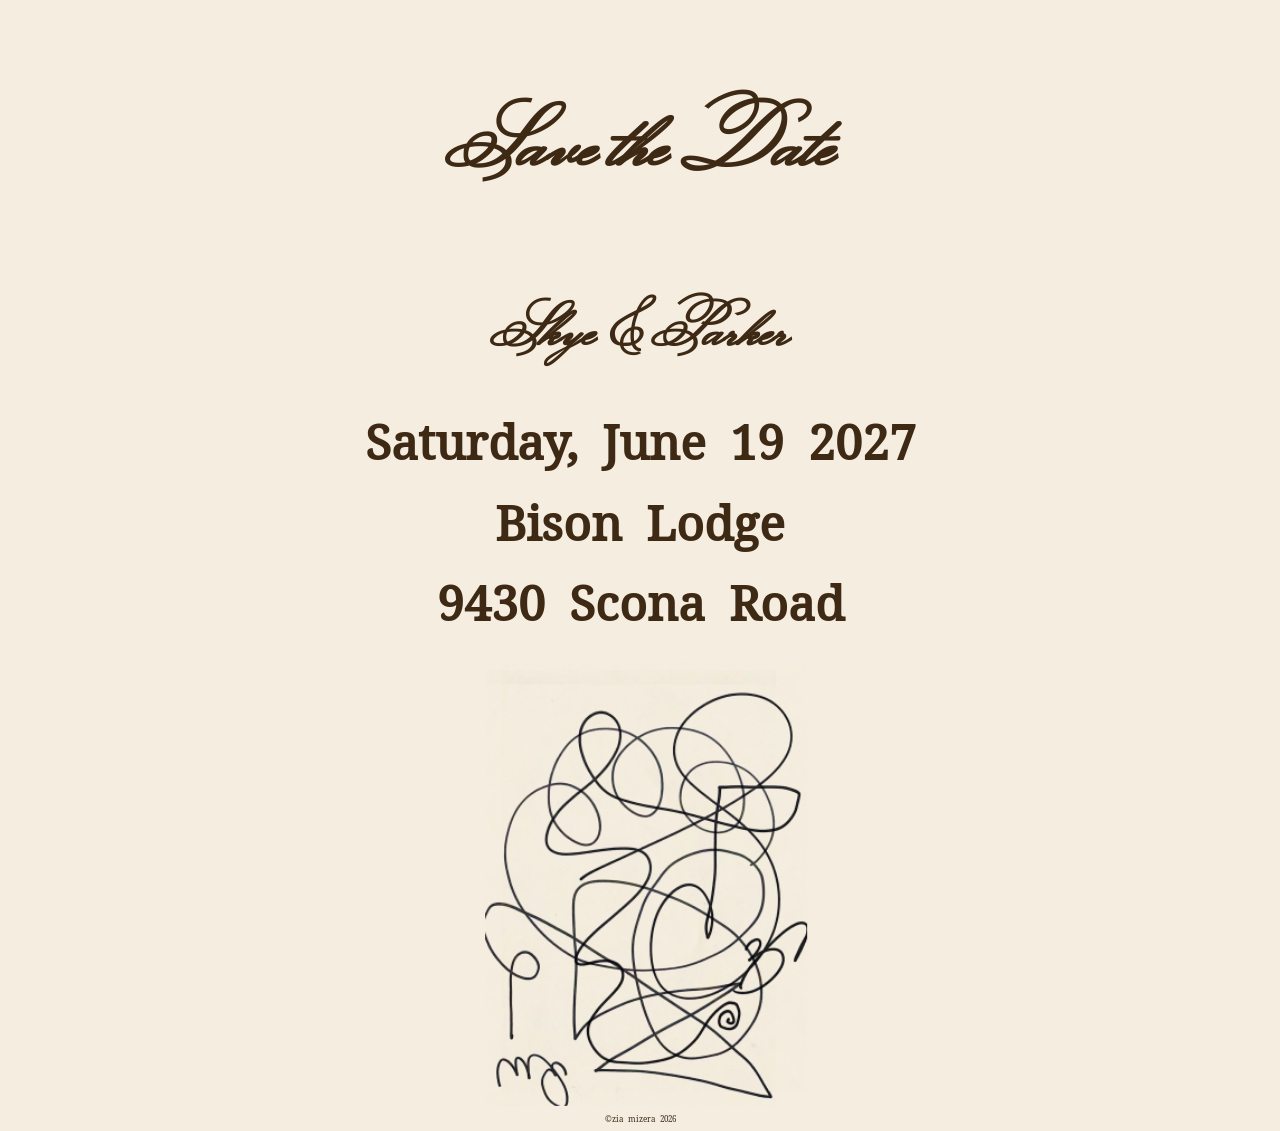
==== index.html @ 9e0353c9 "Update index.html" ====
<!doctype html>

<html>
<head>

<link rel="preconnect" href="https://fonts.googleapis.com">
<link rel="preconnect" href="https://fonts.gstatic.com" crossorigin>
<link href="https://fonts.googleapis.com/css2?family=Dela+Gothic+One&family=DotGothic16&family=Monsieur+La+Doulaise&family=Noto+Serif+Tangut&display=swap" rel="stylesheet">
 <style>

.noto-serif-tangut-regular {
  font-family: "Noto Serif Tangut", serif;
  font-weight: 400;
  font-style: normal;
}

 .dotgothic16-regular {
  font-family: "DotGothic16", sans-serif;
  font-weight: 400;
  font-style: normal;
}
 .dela-gothic-one-regular {
  font-family: "Dela Gothic One", sans-serif;
  font-weight: 400;
  font-style: normal;
}
 .monsieur-la-doulaise-regular {
  font-family: "Monsieur La Doulaise", cursive;
  font-weight: 400;
  font-style: normal;
}





 body {
            background-color: #f5eee0;
  
  color: #3e2915;
  text-align: center;
  margin-left: 30px;
   margin-right: 30px;
  
            
        }
 
     
 h1,h2{font-size: 3.5rem;}

 h3{font-size: 5rem;}
 h3,h2{
        font-family: "Monsieur La Doulaise", cursive;
   }
  
 h1,p {
    
 font-size:3rem;
    font-family: "Noto Serif Tangut", serif;
  
 }

 
        .highlight-text {
            color: #ff5722;
            font-weight: bold;
        }
 .centre {
  display: block;
  margin-left: auto;
  margin-right: auto;
  width: 55%;
  
 }

</style>
 

</head>
<body>
 
  

 <h3>Save the Date</h3>
<h2>Skye & Parker</h2>

 
 <h1>  Saturday, June 19 2027</h1>

<h1> Bison Lodge</h1>
 <h1>9430 Scona Road </h1>

 


 
<img src="images/PASH.png" class= "centre" alt ="Sweet image" >
 <p style = "font-size:0.5rem;"> <span>&copy;</span>zia mizera 2026</p>


 
</body>
</html>
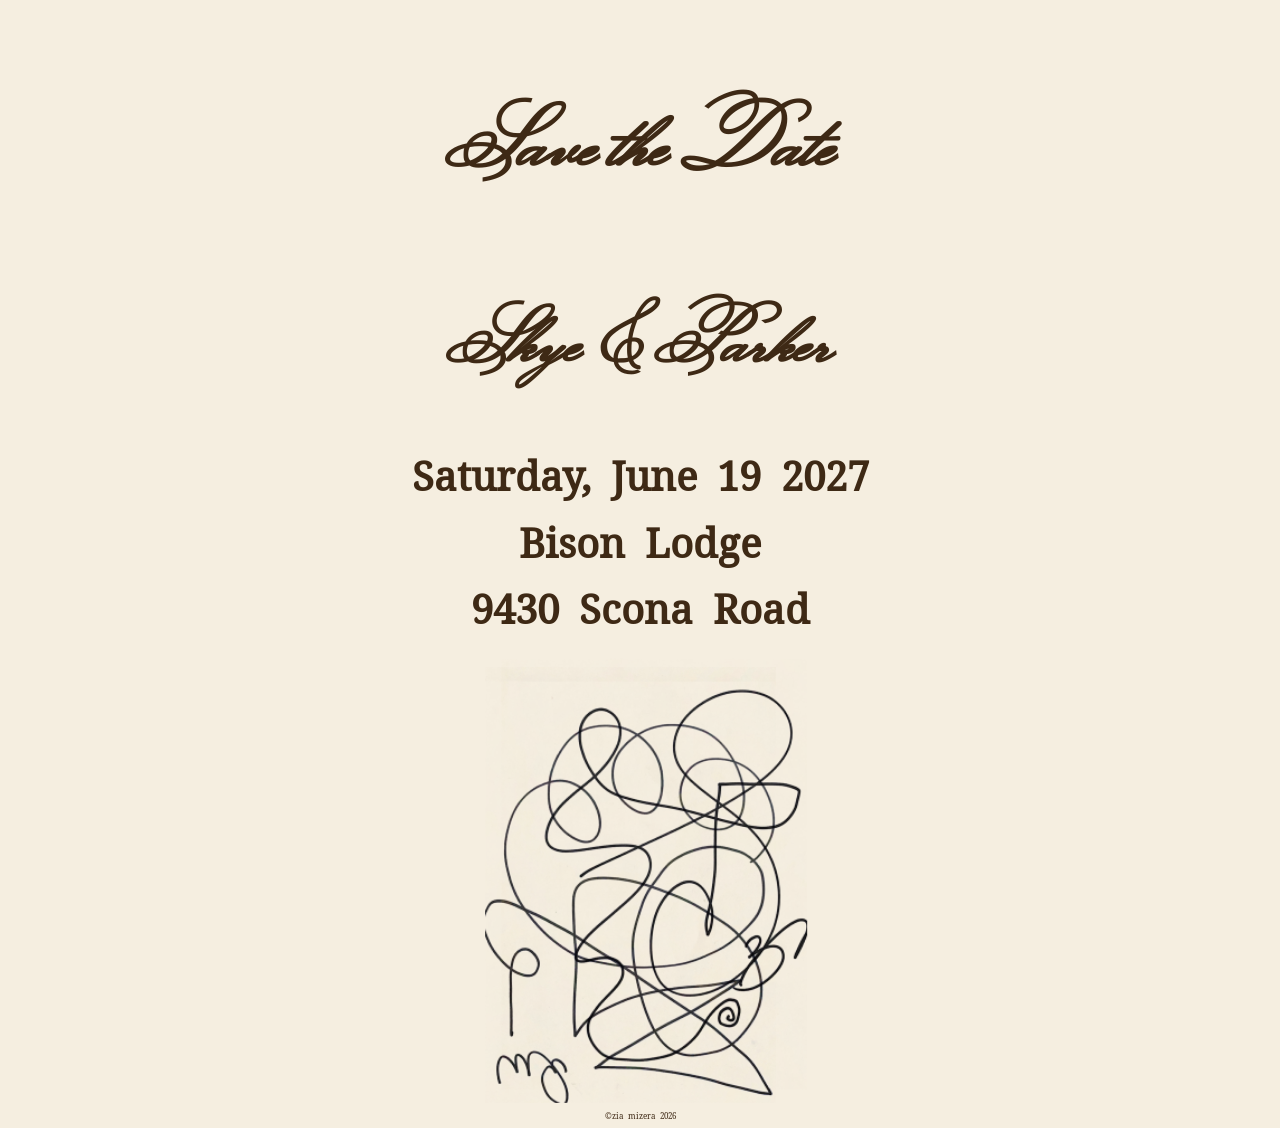
==== commit abcac69e: "Update index.html" ====
--- a/index.html
+++ b/index.html
@@ -46,7 +46,7 @@
         }
  
      
- h1,h2{font-size: 3.5rem;}
+ h2{font-size: 4.5rem;}
 
  h3{font-size: 5rem;}
  h3,h2{
@@ -55,7 +55,7 @@
   
  h1,p {
     
- font-size:3rem;
+ font-size:2.5rem;
     font-family: "Noto Serif Tangut", serif;
   
  }
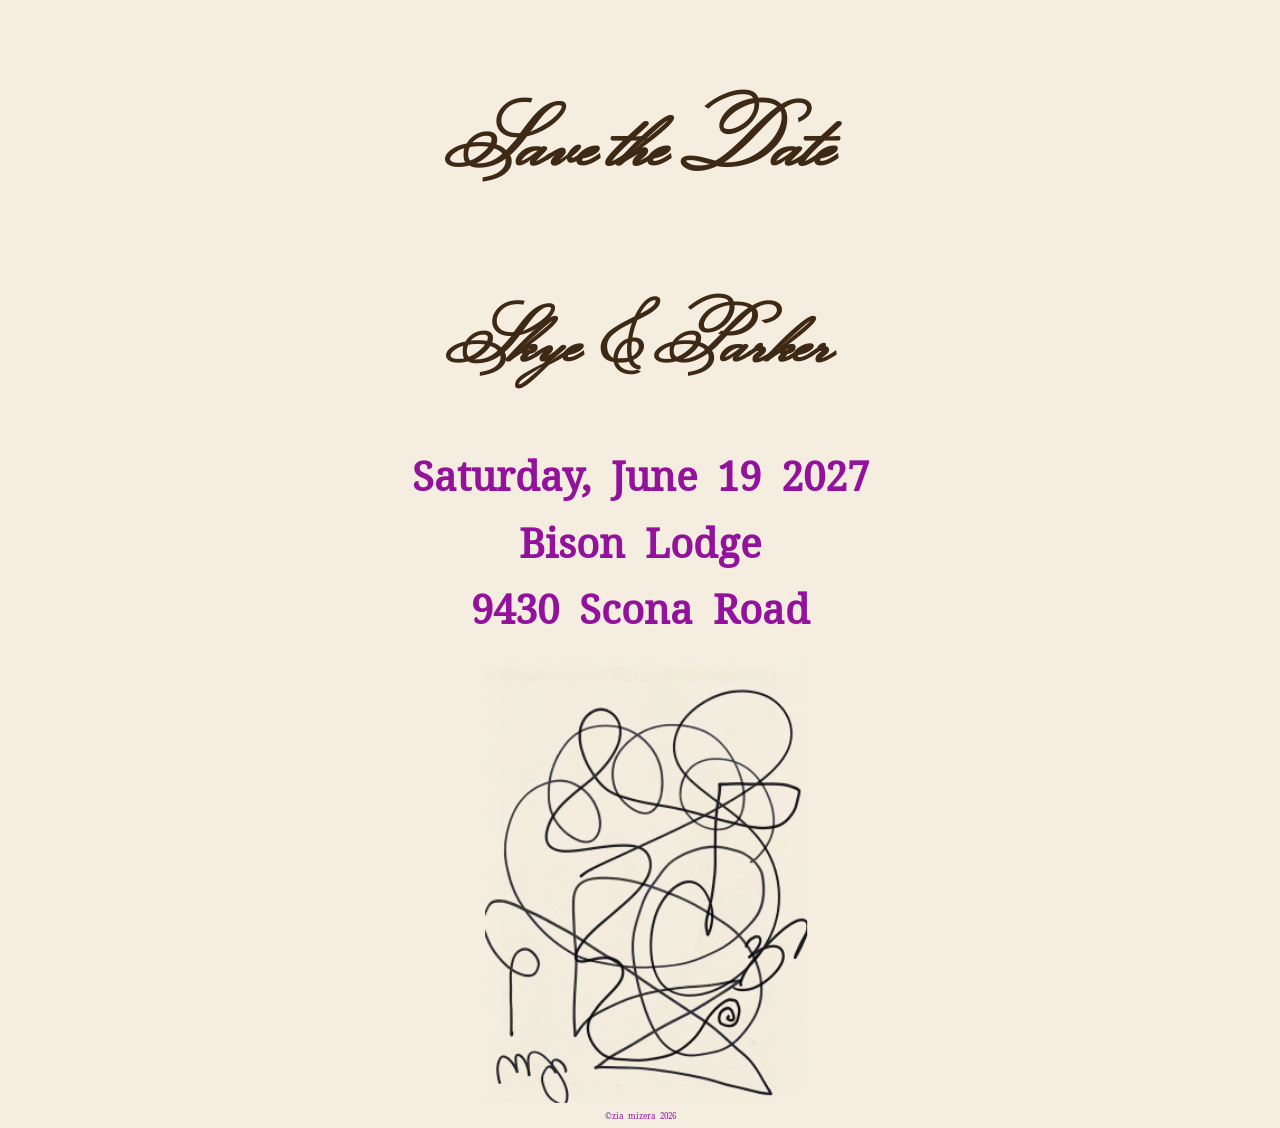
==== commit 6ea347f2: "Update index.html" ====
--- a/index.html
+++ b/index.html
@@ -37,7 +37,7 @@
  body {
             background-color: #f5eee0;
   
-  color: #3e2915;
+  
   text-align: center;
   margin-left: 30px;
    margin-right: 30px;
@@ -50,6 +50,7 @@
 
  h3{font-size: 5rem;}
  h3,h2{
+  color: #3e2915;
         font-family: "Monsieur La Doulaise", cursive;
    }
   
@@ -57,6 +58,7 @@
     
  font-size:2.5rem;
     font-family: "Noto Serif Tangut", serif;
+  color: #93129c;
   
  }
 
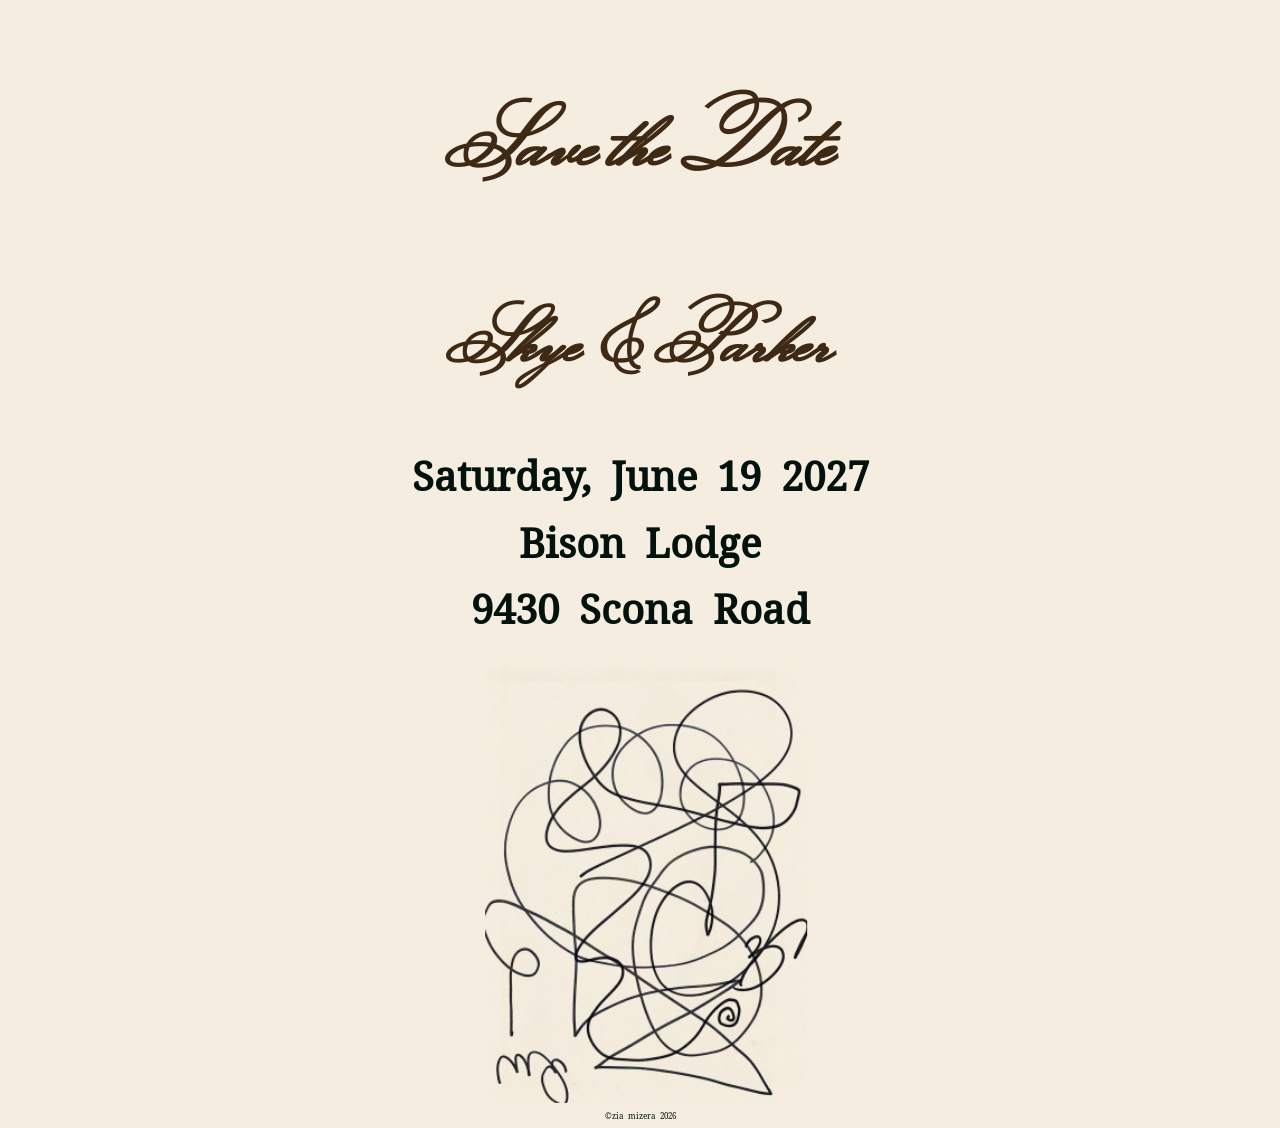
==== commit dd3fbab1: "Update index.html" ====
--- a/index.html
+++ b/index.html
@@ -58,7 +58,7 @@
     
  font-size:2.5rem;
     font-family: "Noto Serif Tangut", serif;
-  color: #93129c;
+  color: #03120c;
   
  }
 
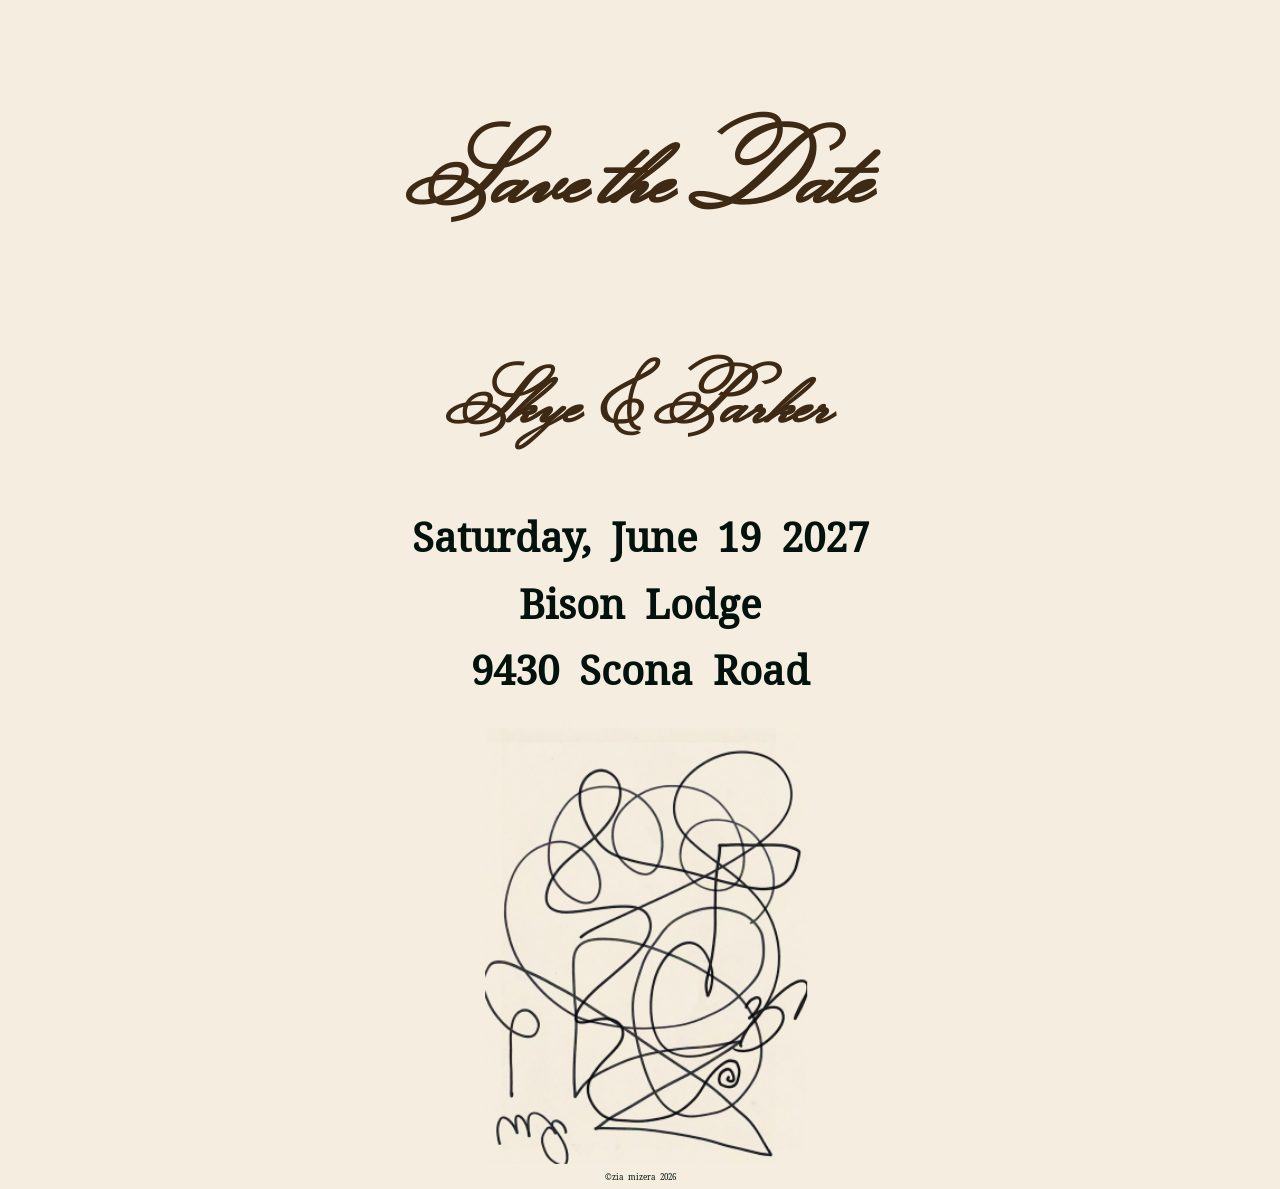
==== commit 80735005: "Update index.html" ====
--- a/index.html
+++ b/index.html
@@ -39,6 +39,7 @@
   
   
   text-align: center;
+  margin-top: 100px;
   margin-left: 30px;
    margin-right: 30px;
   
@@ -48,7 +49,7 @@
      
  h2{font-size: 4.5rem;}
 
- h3{font-size: 5rem;}
+ h3{font-size: 6rem;}
  h3,h2{
   color: #3e2915;
         font-family: "Monsieur La Doulaise", cursive;
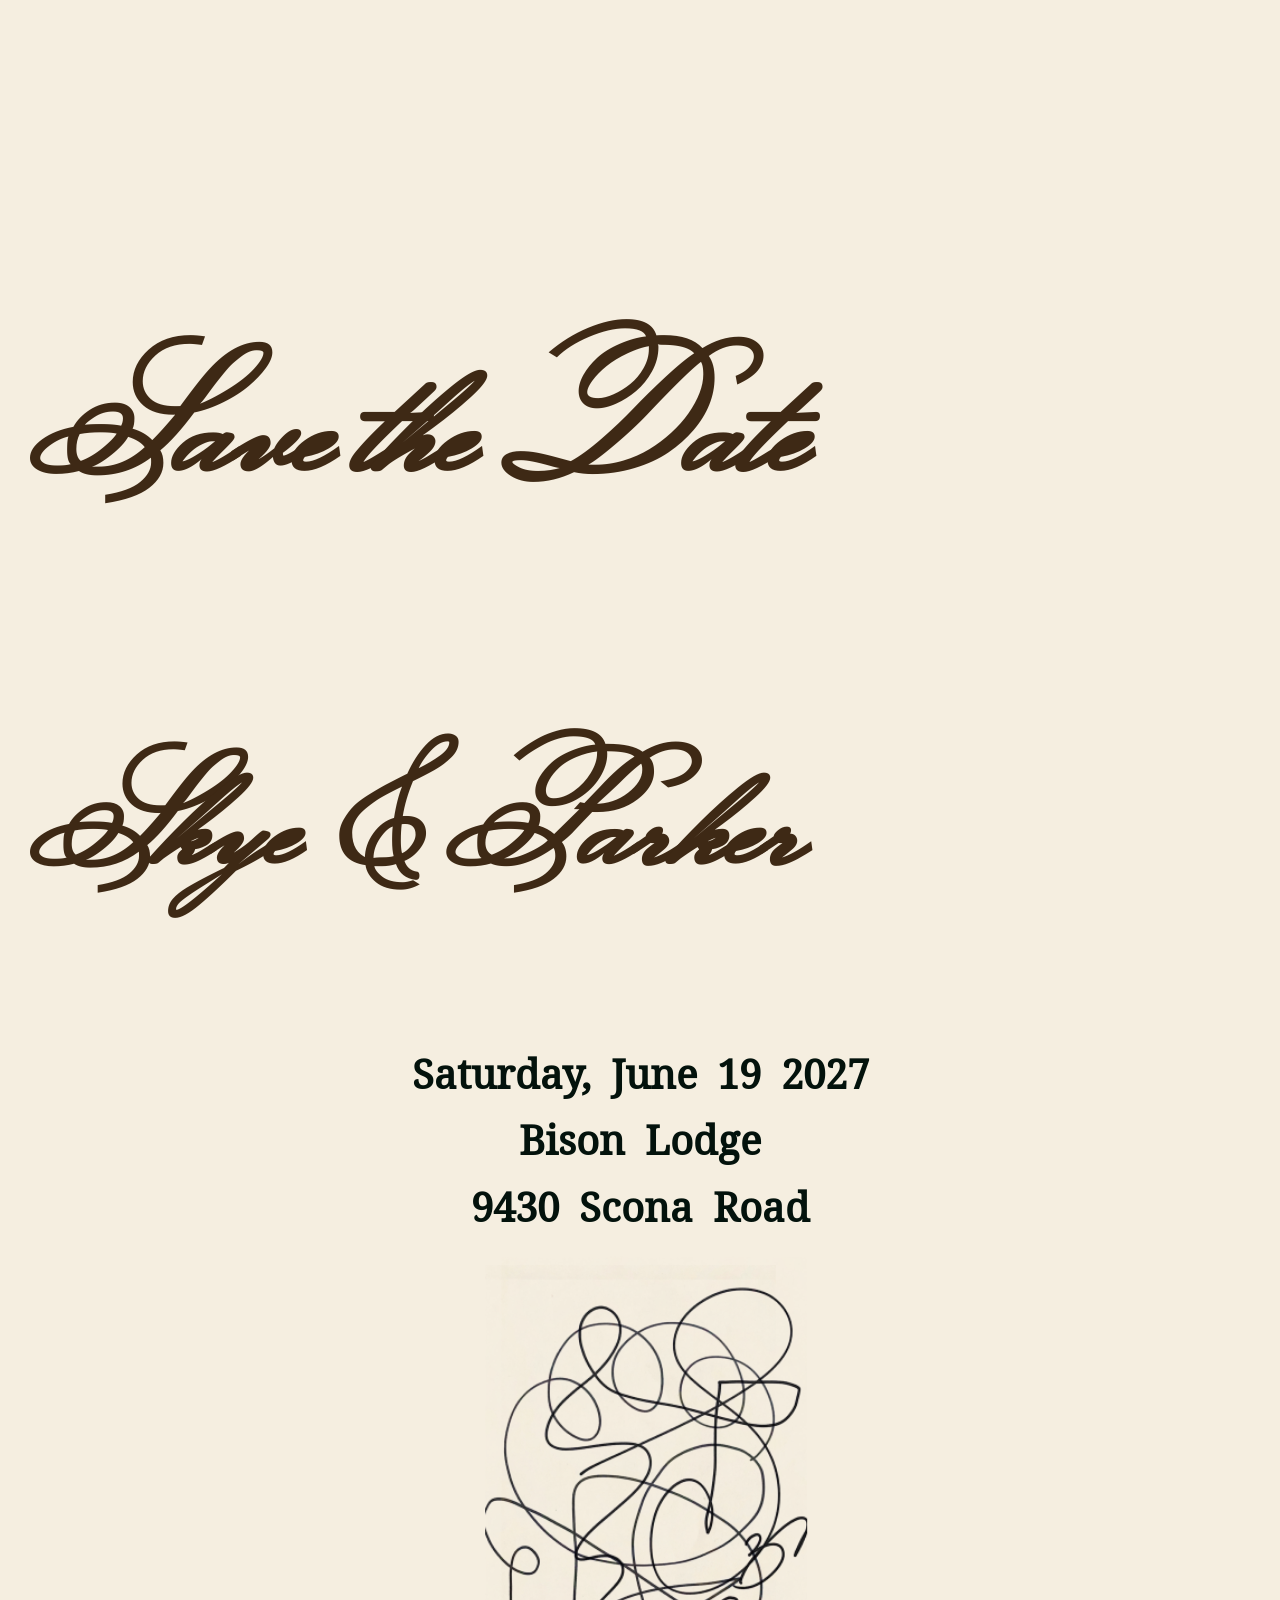
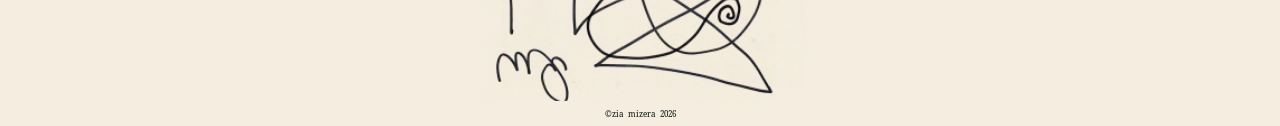
==== commit 858565c1: "Update index.html" ====
--- a/index.html
+++ b/index.html
@@ -38,8 +38,8 @@
             background-color: #f5eee0;
   
   
-  text-align: center;
-  margin-top: 100px;
+  
+  margin-top: 300px;
   margin-left: 30px;
    margin-right: 30px;
   
@@ -47,15 +47,16 @@
         }
  
      
- h2{font-size: 4.5rem;}
+ h2{font-size: 9rem;}
 
- h3{font-size: 6rem;}
+ h3{font-size: 10rem;}
  h3,h2{
   color: #3e2915;
         font-family: "Monsieur La Doulaise", cursive;
    }
   
  h1,p {
+  text-align: center;
     
  font-size:2.5rem;
     font-family: "Noto Serif Tangut", serif;
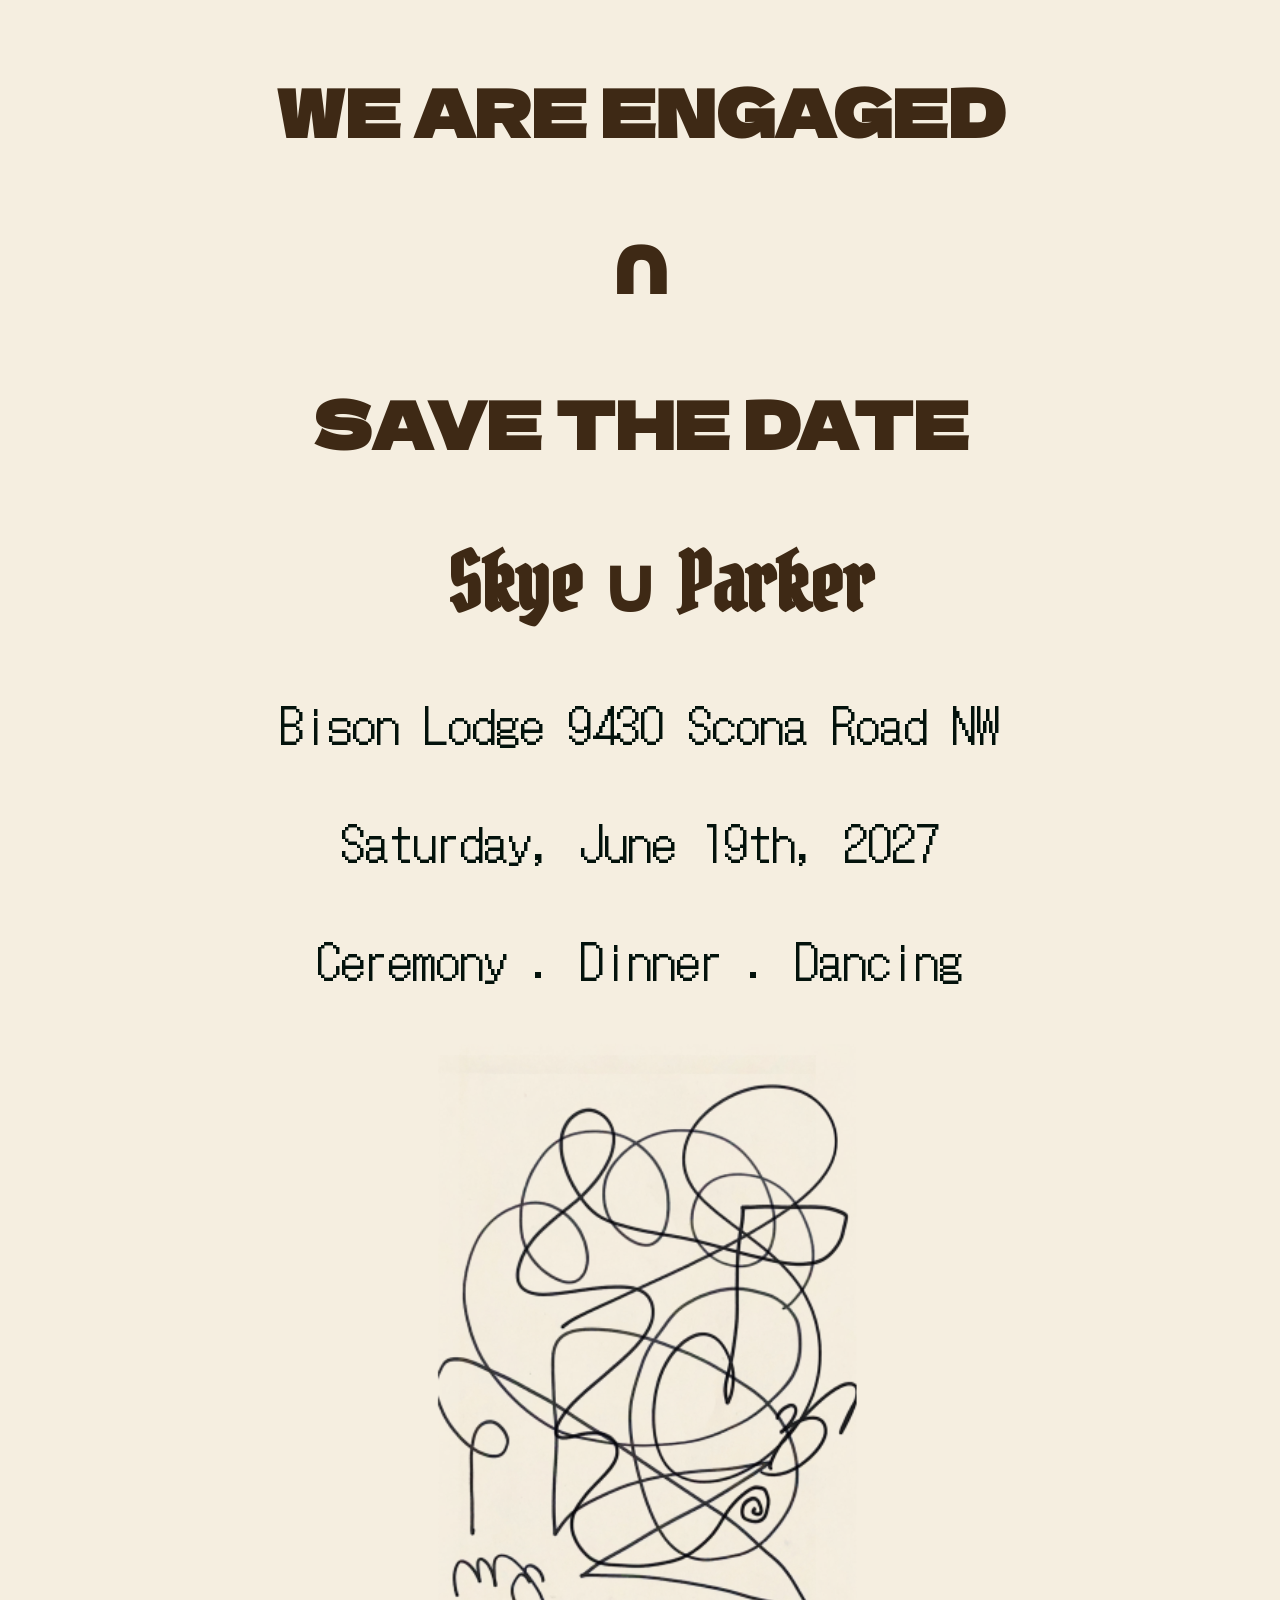
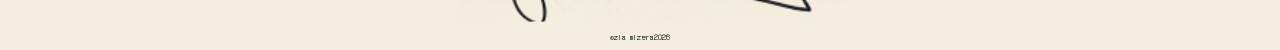
==== commit 9a2bc8ed: "Update index.html" ====
--- a/index.html
+++ b/index.html
@@ -5,11 +5,11 @@
 
 <link rel="preconnect" href="https://fonts.googleapis.com">
 <link rel="preconnect" href="https://fonts.gstatic.com" crossorigin>
-<link href="https://fonts.googleapis.com/css2?family=Dela+Gothic+One&family=DotGothic16&family=Monsieur+La+Doulaise&family=Noto+Serif+Tangut&display=swap" rel="stylesheet">
- <style>
-
-.noto-serif-tangut-regular {
-  font-family: "Noto Serif Tangut", serif;
+<link href="https://fonts.googleapis.com/css2?family=Dela+Gothic+One&family=DotGothic16&family=Pirata+One&display=swap" rel="stylesheet">
+ 
+<style>
+ .pirata-one-regular {
+  font-family: "Pirata One", system-ui;
   font-weight: 400;
   font-style: normal;
 }
@@ -24,44 +24,37 @@
   font-weight: 400;
   font-style: normal;
 }
- .monsieur-la-doulaise-regular {
-  font-family: "Monsieur La Doulaise", cursive;
-  font-weight: 400;
-  font-style: normal;
-}
-
-
 
 
 
  body {
             background-color: #f5eee0;
   
-  
-  
-  margin-top: 300px;
-  margin-left: 30px;
-   margin-right: 30px;
-  
             
         }
  
-     
- h2{font-size: 9rem;}
+        h1 {
+            color: #3e2915;
+            font-family: "Pirata One", system-ui;
+            text-align: center;
+         
+         
+            }
+ h1,h2{font-size: 5rem;}
 
- h3{font-size: 10rem;}
- h3,h2{
-  color: #3e2915;
-        font-family: "Monsieur La Doulaise", cursive;
+ h3{font-size: 4rem;}
+   h3,h2{color: #3e2915;
+    font-family: "Dela Gothic One", sans-serif;
+    text-align:center;
    }
-  
- h1,p {
-  text-align: center;
-    
- font-size:2.5rem;
-    font-family: "Noto Serif Tangut", serif;
-  color: #03120c;
-  
+ p {
+    color: #03120c;
+  font-family: "DotGothic16", sans-serif;
+  font-weight: 400;
+            text-align: center;
+ font-size:3rem;
+  margin-left: 30px;
+   margin-right: 30px;
  }
 
  
@@ -73,7 +66,7 @@
   display: block;
   margin-left: auto;
   margin-right: auto;
-  width: 55%;
+  width: 69%;
   
  }
 
@@ -82,28 +75,24 @@
 
 </head>
 <body>
- 
+ <h3>WE ARE ENGAGED</h3>
+ <h3><span>&cap;</span> </h3>
+ <h3>
+ SAVE THE DATE</h3>
   
 
- <h3>Save the Date</h3>
-<h2>Skye & Parker</h2>
+ <h1><span>&ensp;</span>Skye<span style="font-weight:bold;"> &cup;</span> Parker</h1>
+
+<p>Bison Lodge  9430 Scona Road NW </p>
 
  
- <h1>  Saturday, June 19 2027</h1>
-
-<h1> Bison Lodge</h1>
- <h1>9430 Scona Road </h1>
-
- 
-
-
+<p >  Saturday, June 19th, 2027</p>
+<p> Ceremony . Dinner . Dancing </p>
  
 <img src="images/PASH.png" class= "centre" alt ="Sweet image" >
- <p style = "font-size:0.5rem;"> <span>&copy;</span>zia mizera 2026</p>
+ <p style = "font-size:0.5rem;"> <span>&copy;</span>zia mizera2026</p>
 
 
  
 </body>
 </html>
-
-
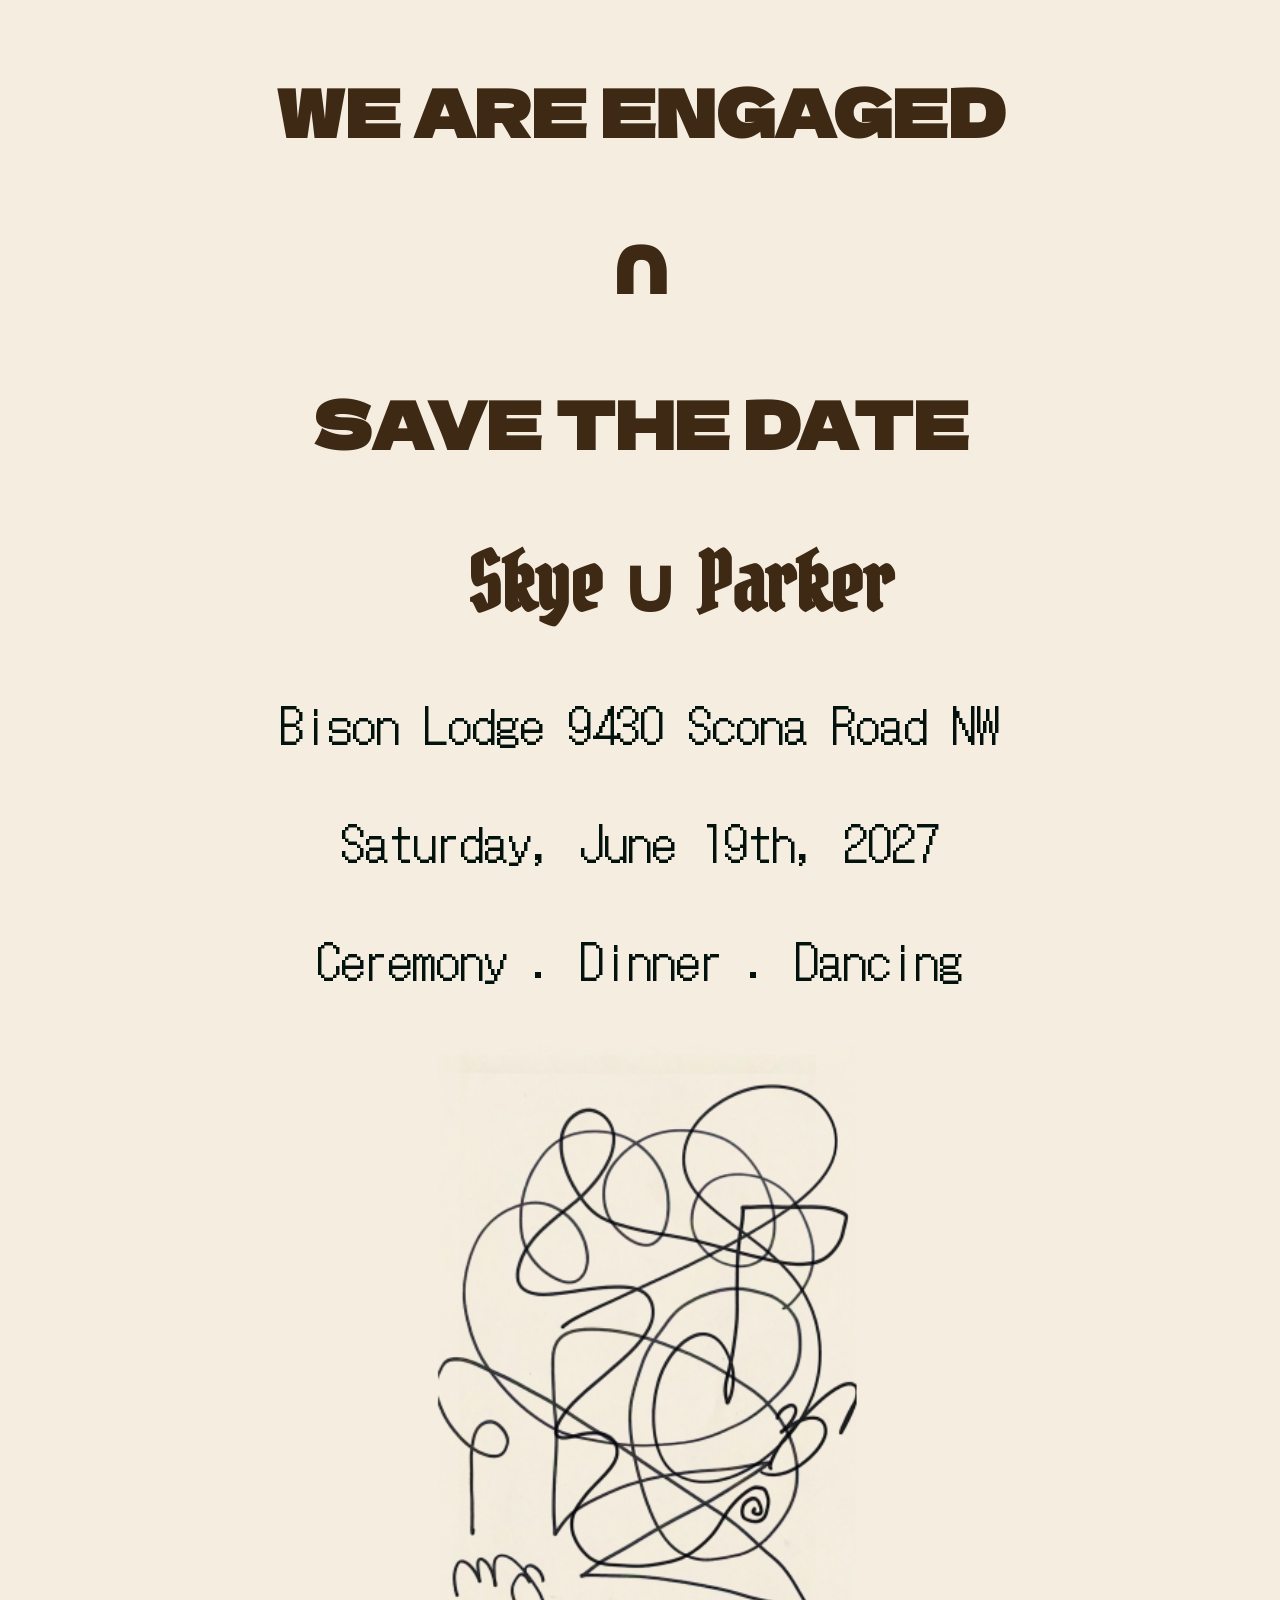
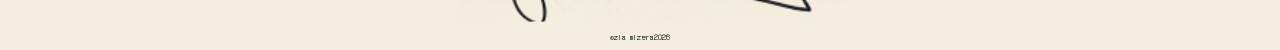
==== commit e1888e83: "Update index.html" ====
--- a/index.html
+++ b/index.html
@@ -81,7 +81,7 @@
  SAVE THE DATE</h3>
   
 
- <h1><span>&ensp;</span>Skye<span style="font-weight:bold;"> &cup;</span> Parker</h1>
+ <h1><span>&emsp;</span>Skye<span style="font-weight:bold;"> &cup;</span> Parker</h1>
 
 <p>Bison Lodge  9430 Scona Road NW </p>
 
